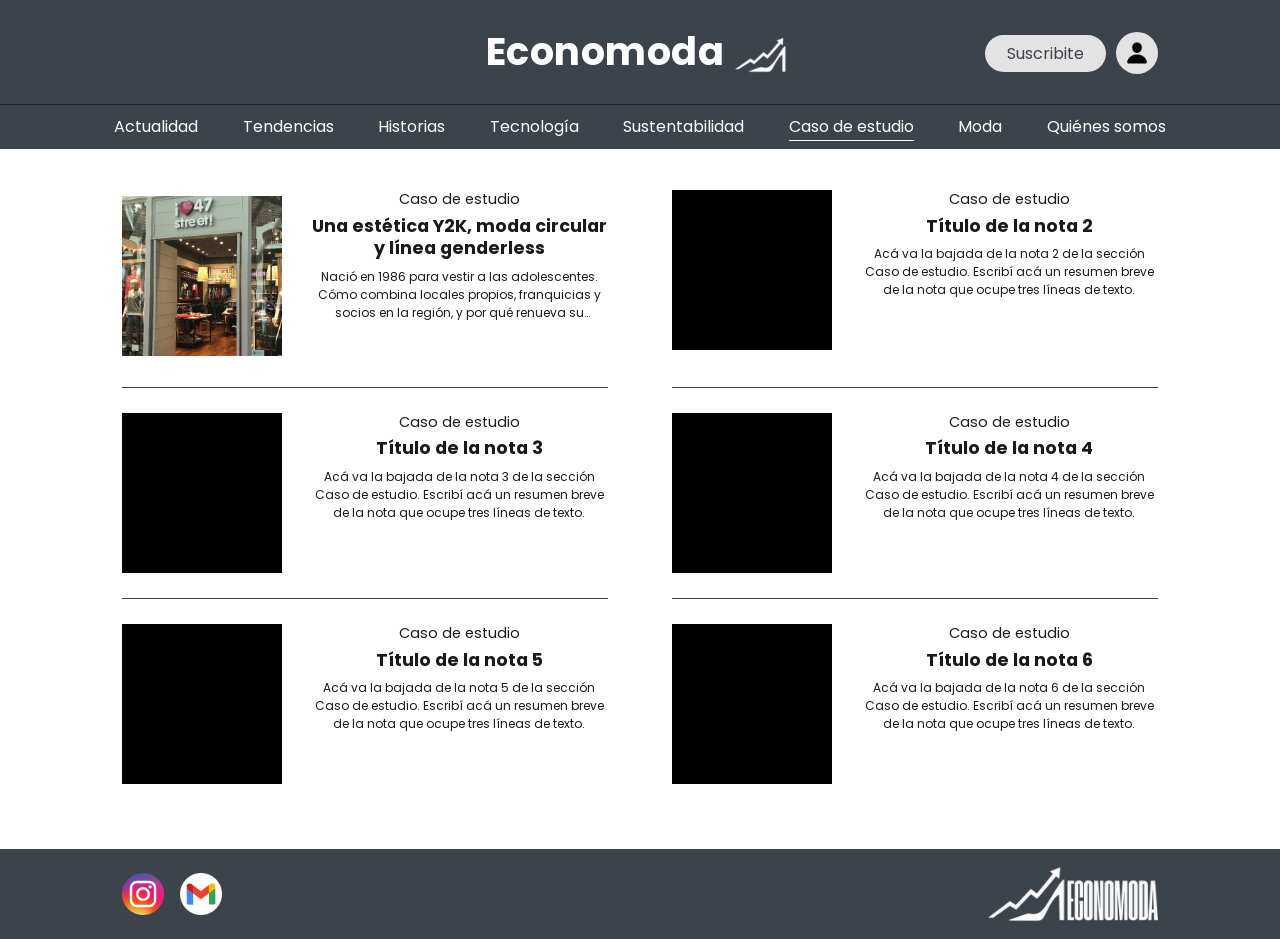
==== casos-de-estudio/index.html @ b3ad5879 "update v4.6" ====
<!DOCTYPE html>
<html lang="es">
<head>
  <!-- ============================================================
       CONFIGURACIÓN BÁSICA DE LA PÁGINA
       ============================================================ -->
  <meta charset="UTF-8">
  <!-- Este meta es CLAVE para que la versión mobile se vea bien -->
  <meta name="viewport" content="width=device-width, initial-scale=1.0">
  <title>Caso de estudio | Economoda</title>

  <!-- Tipografía Poppins (Google Fonts): 400 regular, 600 semibold, 700 bold -->
  <link rel="preconnect" href="https://fonts.googleapis.com">
  <link rel="preconnect" href="https://fonts.gstatic.com" crossorigin>
  <link href="https://fonts.googleapis.com/css2?family=Poppins:wght@400;600;700&display=swap" rel="stylesheet">

  <!-- Hoja de estilos -->
  <link rel="stylesheet" href="../css/styles.css">
  
  <link rel="icon" type="image/png" href="../img/logo-tab.png">
  
</head>
<body>

  <!-- Contenedor general: en desktop se centra y limita el ancho -->
  <div class="pagina">

    <!-- ============================================================
         1. HEADER (logo + botón Suscribite + ícono de usuario)
         ============================================================ -->
    <header class="header">
      <!-- Logo: texto "Economoda" + ícono del logo -->
      <a href="../index.html" class="logo" aria-label="Economoda, ir al inicio">
        <span class="logo__texto">Economoda</span>
        <img class="logo__icono" src="../img/logo-grande-blanco.png" alt="">
      </a>

      <!-- Acciones de la derecha: suscripción y perfil -->
      <div class="header__acciones">
        <button class="boton-suscribite" type="button" data-abrir-modal>Suscribite</button>
        <button class="boton-usuario" type="button" aria-label="Mi cuenta" data-abrir-login>
          <img src="../img/persona.png" alt="">
        </button>
      </div>
    </header>

    <!-- ============================================================
         2. NAVEGACIÓN (menú de secciones)
         En mobile se desplaza horizontalmente; en desktop se reparte.
         La sección activa de cada página viene marcada en su HTML.
         ============================================================ -->
    <nav class="menu" aria-label="Secciones">
      <ul class="menu__lista">
        <li><a href="../index.html" class="menu__link">Actualidad</a></li>
        <li><a href="../tendencias/index.html" class="menu__link">Tendencias</a></li>
        <li><a href="../historias/index.html" class="menu__link">Historias</a></li>
        <li><a href="../tecnologia/index.html" class="menu__link">Tecnología</a></li>
        <li><a href="../sustentabilidad/index.html" class="menu__link">Sustentabilidad</a></li>
        <li><a href="../casos-de-estudio/index.html" class="menu__link menu__link--activo">Caso de estudio</a></li>
        <li><a href="../moda/index.html" class="menu__link">Moda</a></li>
        <li><a href="../quienes-somos/index.html" class="menu__link">Quiénes somos</a></li>
      </ul>
    </nav>

    <!-- ============================================================
         3. CONTENIDO PRINCIPAL: SECCIÓN CASO DE ESTUDIO
         Mismo esquema que las demás secciones: solo listado de notas.
         Mobile: una columna; la primera nota es grande (destacada).
         Desktop (1000px o más): grilla de 2 columnas con foto grande a la izquierda.
         La primera nota es la de la home; el resto son templates con foto en negro.
         ============================================================ -->
    <main class="contenido contenido--listado">

      <section class="notas notas--listado" aria-label="Notas de Caso de estudio">

        <!-- Nota destacada: en mobile se ve grande, con la sección y el título SOBRE la foto.
             En tablet y desktop se ve igual que las demás notas.
             Es la misma nota que aparece en la home. -->
        <article class="nota nota--destacada">
          <a href="#" class="nota__enlace">
            <span class="nota__seccion">Caso de estudio</span>
            <h2 class="nota__titulo">Una estética Y2K, moda circular y línea genderless</h2>
            <div class="nota__cuerpo">
              <img class="nota__foto" src="../img/nota2inicio.png" alt="Vidriera de la tienda I Love 47">
              <!-- Bajada: 3 líneas -->
              <p class="bajada">
                Nació en 1986 para vestir a las adolescentes. Cómo combina locales propios, franquicias y socios en la región, y por qué renueva su estética en cada temporada.
              </p>
            </div>
          </a>
        </article>

        <!-- Nota de ejemplo (template): reemplazar título, bajada y foto -->
        <article class="nota">
          <a href="#" class="nota__enlace">
            <span class="nota__seccion">Caso de estudio</span>
            <h2 class="nota__titulo">Título de la nota 2</h2>
            <div class="nota__cuerpo">
              <img class="nota__foto" src="../img/imagen-negra.jpg" alt="Imagen de ejemplo">
              <!-- Bajada: 3 líneas -->
              <p class="bajada">
                Acá va la bajada de la nota 2 de la sección Caso de estudio. Escribí acá un resumen breve de la nota que ocupe tres líneas de texto.
              </p>
            </div>
          </a>
        </article>

        <article class="nota">
          <a href="#" class="nota__enlace">
            <span class="nota__seccion">Caso de estudio</span>
            <h2 class="nota__titulo">Título de la nota 3</h2>
            <div class="nota__cuerpo">
              <img class="nota__foto" src="../img/imagen-negra.jpg" alt="Imagen de ejemplo">
              <!-- Bajada: 3 líneas -->
              <p class="bajada">
                Acá va la bajada de la nota 3 de la sección Caso de estudio. Escribí acá un resumen breve de la nota que ocupe tres líneas de texto.
              </p>
            </div>
          </a>
        </article>

        <article class="nota">
          <a href="#" class="nota__enlace">
            <span class="nota__seccion">Caso de estudio</span>
            <h2 class="nota__titulo">Título de la nota 4</h2>
            <div class="nota__cuerpo">
              <img class="nota__foto" src="../img/imagen-negra.jpg" alt="Imagen de ejemplo">
              <!-- Bajada: 3 líneas -->
              <p class="bajada">
                Acá va la bajada de la nota 4 de la sección Caso de estudio. Escribí acá un resumen breve de la nota que ocupe tres líneas de texto.
              </p>
            </div>
          </a>
        </article>

        <article class="nota">
          <a href="#" class="nota__enlace">
            <span class="nota__seccion">Caso de estudio</span>
            <h2 class="nota__titulo">Título de la nota 5</h2>
            <div class="nota__cuerpo">
              <img class="nota__foto" src="../img/imagen-negra.jpg" alt="Imagen de ejemplo">
              <!-- Bajada: 3 líneas -->
              <p class="bajada">
                Acá va la bajada de la nota 5 de la sección Caso de estudio. Escribí acá un resumen breve de la nota que ocupe tres líneas de texto.
              </p>
            </div>
          </a>
        </article>

        <article class="nota">
          <a href="#" class="nota__enlace">
            <span class="nota__seccion">Caso de estudio</span>
            <h2 class="nota__titulo">Título de la nota 6</h2>
            <div class="nota__cuerpo">
              <img class="nota__foto" src="../img/imagen-negra.jpg" alt="Imagen de ejemplo">
              <!-- Bajada: 3 líneas -->
              <p class="bajada">
                Acá va la bajada de la nota 6 de la sección Caso de estudio. Escribí acá un resumen breve de la nota que ocupe tres líneas de texto.
              </p>
            </div>
          </a>
        </article>

      </section>
    </main>

    <!-- ============================================================
         4. FOOTER (redes sociales a la izquierda + logo a la derecha)
         ============================================================ -->
    <footer class="footer">
      <!-- Redes sociales -->
      <ul class="footer__redes">
        <li>
          <a href="https://www.instagram.com/economoda__/" class="footer__red" aria-label="Instagram de Economoda" target="_blank" rel="noopener noreferrer">
            <img src="../img/logo-instagram.png" alt="Instagram">
          </a>
        </li>
        <li>
          <a href="mailto:economodaaa@gmail.com" class="footer__red" aria-label="Enviar un correo a Economoda">
            <img src="../img/logo-x.png" alt="Gmail">
          </a>
        </li>
      </ul>

      <!-- Logo de Economoda (versión blanca) -->
      <img class="footer__logo" src="../img/logo-footer.png" alt="Economoda">
    </footer>
  </div>

  <!-- ============================================================
       5. VENTANA (MODAL) DE SUSCRIPCIÓN
       Se abre con "Suscribite", con el ícono de usuario
       o al tocar una nota "Solo suscriptores".
       ============================================================ -->
  <div class="modal" id="modal" hidden>
    <div class="modal__caja" role="dialog" aria-modal="true" aria-labelledby="modal-titulo">
      <button class="modal__cerrar" type="button" aria-label="Cerrar" data-cerrar-modal>&times;</button>
      <img class="modal__logo" src="../img/logo-largo-negro.png" alt="Economoda">
      <h2 id="modal-titulo" class="modal__titulo">Suscribite a Economoda</h2>
      <p class="modal__texto">Accedé a todas las notas exclusivas para suscriptores.</p>
      <button class="modal__boton" type="button" data-cerrar-modal>Quiero suscribirme</button>
    </div>
  </div>

  <!-- ============================================================
       6. VENTANA (MODAL) DE LOGIN
       Se abre con el ícono de usuario del header.
       Se cierra con la X, tocando afuera o con la tecla Escape.
       ============================================================ -->
  <div class="modal" id="modal-login" hidden>
    <div class="modal__caja modal__caja--login" role="dialog" aria-modal="true" aria-labelledby="login-titulo">
      <!-- Botón X para cerrar -->
      <button class="modal__cerrar" type="button" aria-label="Cerrar" data-cerrar-modal>&times;</button>

      <!-- Logo (ícono blanco) -->
      <img class="login__logo" src="../img/logo-grande-blanco.png" alt="Economoda">

      <!-- Formulario de ingreso -->
      <form class="login__form" id="form-login" novalidate>
        <p id="login-titulo" class="login__texto">Para continuar, ingresá con tu cuenta</p>

        <!-- Campo de correo -->
        <label class="login__label" for="login-correo">Correo electrónico</label>
        <input class="login__input" type="email" id="login-correo" name="correo"
               placeholder="correo electrónico*" autocomplete="email" required>

        <!-- Mensaje de error (lo muestra el JS si el correo no es válido) -->
        <p class="login__error" id="login-error" hidden>Ingresá un correo electrónico válido.</p>

        <!-- Botón continuar -->
        <button class="login__boton" type="submit">Continuar</button>

        <!-- Link a registro -->
        <p class="login__registro">¿No tenés una cuenta? <a href="#" data-registro>Registrate</a></p>
      </form>
    </div>
  </div>

  <!-- Lógica de la página -->
  <script src="../js/main.js"></script>
</body>
</html>
---- css/styles.css ----
/* ==========================================================
   ECONOMODA - HOJA DE ESTILOS
   Enfoque MOBILE FIRST: los estilos base son para celular y
   luego se agregan @media (min-width) para tablet y desktop.
   ========================================================== */


/* ==========================================================
   1. VARIABLES (colores, tipografía, medidas)
   Cambiando acá se actualiza toda la página.
   ========================================================== */
:root {
  --color-principal: #3c434a;   /* azul oscuro de la marca */
  --color-texto: #1a1a1a;
  --color-fondo: #ffffff;
  --color-gris-fondo: #e6e6e6;  /* fondo exterior (alrededor de la página) */
  --color-linea: #3c434a;

  --fuente: "Poppins", sans-serif;
  --peso-regular: 400;
  --peso-semibold: 600;
  --peso-bold: 700;

  --espacio: 16px;              /* margen lateral en mobile */

  /* Ancho máximo de lo que se ve "adentro" (textos, fotos, menú, botones).
     Los fondos (header, menú, contenido y footer) ocupan todo el ancho de la pantalla. */
  --ancho-max: 1100px;

  /* Espacio extra a cada lado cuando la pantalla es más ancha que --ancho-max.
     En pantallas chicas vale 0 (no hace nada), por eso no afecta a tablet ni celular.
     Se suma al padding que ya tenía cada sección para que el contenido quede centrado. */
  --margen-extra: max(0px, calc((100% - var(--ancho-max)) / 2));
}


/* ==========================================================
   2. RESET Y ESTILOS GENERALES
   ========================================================== */
*,
*::before,
*::after {
  box-sizing: border-box;
  margin: 0;
  padding: 0;
}

body {
  font-family: var(--fuente);
  font-weight: var(--peso-regular);   /* texto normal en regular */
  color: var(--color-texto);
  background: var(--color-gris-fondo);
  line-height: 1.5;
}

a {
  color: inherit;
  text-decoration: none;
}

ul {
  list-style: none;
}

img {
  display: block;
  max-width: 100%;
}

button {
  font-family: inherit;
  cursor: pointer;
}

/* Los títulos van en bold */
h1, h2, h3 {
  font-weight: var(--peso-bold);
}

/* Contenedor general de la página
   Ya no tiene max-width: ocupa todo el ancho de la pantalla, así el fondo
   de header, menú, contenido y footer se estira de lado a lado.
   Lo que se ve adentro se centra con --margen-extra (ver cada sección). */
.pagina {
  display: flex;               /* columna: permite que el footer quede siempre abajo */
  flex-direction: column;
  background: var(--color-fondo);
  min-height: 100vh;
}

.contenido {
  flex: 1;                     /* el contenido ocupa el espacio libre y empuja el footer */
  /* Centra todo lo que hay adentro (portada, notas, banner, quiénes somos) en --ancho-max.
     El fondo blanco sigue ocupando todo el ancho. */
  padding-inline: var(--margen-extra);
}

/* Elementos que solo se ven en desktop (en mobile se ocultan) */
.solo-desktop {
  display: none;
}


/* ==========================================================
   3. HEADER (logo + suscribite + usuario)
   ========================================================== */
.header {
  display: flex;
  align-items: center;
  justify-content: space-between;
  padding: 18px var(--espacio);
  background: var(--color-principal);
  color: #fff;
}

/* Logo */
.logo {
  display: flex;
  align-items: center;
  gap: 6px;
}

.logo__texto {
  font-size: 1.6rem;
  font-weight: var(--peso-bold);
  letter-spacing: 0.5px;
}

.logo__icono {
  width: 34px;
  height: 34px;
  object-fit: contain;
  padding: 2px;
}

/* Contenedor de botones de la derecha */
.header__acciones {
  display: flex;
  align-items: center;
  gap: 14px;
}

/* Botón "Suscribite" (pastilla gris clara) */
.boton-suscribite {
  background: #e3e3e3;
  color: var(--color-principal);
  border: none;
  border-radius: 20px;
  padding: 3px 14px;
  font-size: 0.8rem;
  font-weight: var(--peso-regular);
  transition: background 0.2s;
}

.boton-suscribite:hover {
  background: #fff;
}

/* Botón de usuario / iniciar sesión: círculo gris claro (igual que "Suscribite") */
.boton-usuario {
  display: flex;
  align-items: center;
  justify-content: center;
  width: 30px;
  height: 30px;
  padding: 6px;                /* deja aire entre el círculo y el ícono */
  border: none;
  border-radius: 50%;          /* lo vuelve circular */
  background: #e3e3e3;
  transition: background 0.2s;
}

/* Al pasar el mouse se vuelve blanco, como "Suscribite" */
.boton-usuario:hover {
  background: #fff;
}

.boton-usuario img {
  width: 100%;
  height: 100%;
}


/* ==========================================================
   4. MENÚ DE NAVEGACIÓN
   En mobile: una sola fila con scroll horizontal.
   ========================================================== */
.menu {
  background: var(--color-principal);
  border-top: 1px solid #1d2125;
  overflow-x: auto;
  -webkit-overflow-scrolling: touch;
  scrollbar-width: none;           /* oculta la barra de scroll en Firefox */
}

.menu::-webkit-scrollbar {
  display: none;                   /* oculta la barra de scroll en Chrome/Safari */
}

.menu__lista {
  display: flex;
  gap: 18px;
  padding: 8px var(--espacio);
  width: max-content;              /* permite que la lista sea más ancha que la pantalla */
  min-width: 100%;
}

.menu__link {
  color: #fff;
  font-size: 0.8rem;
  font-weight: var(--peso-regular);
  white-space: nowrap;
  padding-bottom: 2px;
  border-bottom: 1px solid transparent;
  transition: border-color 0.2s;
}

.menu__link:hover {
  border-color: rgba(255, 255, 255, 0.6);
}

/* Sección activa: subrayada */
.menu__link--activo {
  border-color: #fff;
}


/* ==========================================================
   5. NOTA PRINCIPAL (PORTADA)
   Mobile: el texto va SOBRE la foto.
   ========================================================== */
.portada__enlace {
  position: relative;
  display: block;
}

.portada__foto {
  width: 100%;
  height: 330px;
  object-fit: cover;
  object-position: center top;
}

/* Texto sobre la foto (degradé oscuro abajo para que se lea) */
.portada__texto {
  position: absolute;
  inset: auto 0 0 0;
  padding: 70px var(--espacio) 26px;
  text-align: center;
  color: #fff;
  background: linear-gradient(to top, rgba(0, 0, 0, 0.65), transparent);
}

/* Nombre de la sección: regular */
.portada__seccion {
  display: block;
  font-size: 0.9rem;
  font-weight: var(--peso-regular);
  margin-bottom: 6px;
}

/* Título de la nota principal sobre la foto: SEMIBOLD */
.portada__titulo {
  font-size: 1.35rem;
  font-weight: var(--peso-semibold);
  line-height: 1.3;
}

/* El párrafo de la portada solo se muestra en desktop */
.portada .parrafo {
  display: none;
}


/* ==========================================================
   6. PÁRRAFO Y BAJADA (límite de líneas)
   ========================================================== */

/* Bajada: máximo 3 líneas (el resto se corta con "...") */
.bajada {
  font-size: 0.72rem;
  line-height: 1.5;
  display: -webkit-box;
  -webkit-line-clamp: 3;
  line-clamp: 3;
  -webkit-box-orient: vertical;
  overflow: hidden;
}

/* Párrafo: máximo 4 líneas */
.parrafo {
  font-size: 0.85rem;
  line-height: 1.6;
  display: -webkit-box;
  -webkit-line-clamp: 4;
  line-clamp: 4;
  -webkit-box-orient: vertical;
  overflow: hidden;
}


/* ==========================================================
   7. LISTA DE NOTAS
   Cada nota usa grid para ordenar: sección, título, foto, bajada.
   ========================================================== */
.notas {
  padding: 0 var(--espacio) 24px;
}

.nota {
  padding: 18px 0;
  border-bottom: 1px solid var(--color-linea);
}

.nota:last-of-type {
  border-bottom: none;
}

/* Mobile:
   sección (arriba, centrada)
   título  (centrado)
   foto + bajada (en una fila)
   etiqueta premium (a la derecha) */
.nota__enlace {
  display: grid;
  grid-template-columns: 72px 1fr;
  grid-template-areas:
    "seccion seccion"
    "titulo  titulo"
    "foto    bajada"
    "premium premium";
  column-gap: 14px;
  align-items: center;
  text-align: center;
}

/* .nota__cuerpo no genera caja propia: sus hijos (foto y bajada)
   se acomodan directamente en la grilla de .nota__enlace */
.nota__cuerpo {
  display: contents;
}

.nota__seccion {
  grid-area: seccion;
  font-size: 0.85rem;
  font-weight: var(--peso-regular);   /* nombres de sección en regular */
  margin-bottom: 4px;
}

.nota__titulo {
  grid-area: titulo;
  font-size: 1rem;
  line-height: 1.3;
  margin-bottom: 10px;
}

.nota__foto {
  grid-area: foto;
  width: 72px;
  height: 72px;
  object-fit: cover;
}

.nota .bajada {
  grid-area: bajada;
}

.nota__enlace:hover .nota__titulo {
  text-decoration: underline;
}

/* Etiqueta "Solo suscriptores" */
.etiqueta-premium {
  grid-area: premium;
  justify-self: end;
  display: flex;
  align-items: center;
  gap: 6px;
  margin-top: 8px;
  font-size: 0.75rem;
}

.etiqueta-premium img {
  width: 16px;
  height: 16px;
}


/* ==========================================================
   8. PUBLICIDAD
   ========================================================== */
.publicidad {
  margin: 10px auto 0;
  max-width: 300px;
  text-align: center;
}

.publicidad__etiqueta {
  display: block;
  font-size: 0.65rem;
  color: #777;
  margin-bottom: 4px;
}


/* ==========================================================
   8.a BANNER DE PUBLICIDAD
   Está dentro de .contenido, debajo de la portada y las notas.
   En desktop usa grid-column: 1 / -1 para ocupar las 2 columnas.
   ========================================================== */
.banner {
  grid-column: 1 / -1;          /* abarca todas las columnas de la grilla */
  padding: 8px var(--espacio) 28px;
}

.banner img {
  width: 100%;
  height: auto;
  display: block;               /* evita el pequeño hueco debajo de la imagen */
}


/* ==========================================================
   8.b FOOTER
   Mobile: redes a la izquierda y logo a la derecha, en una fila.
   ========================================================== */
.footer {
  display: flex;
  align-items: center;
  justify-content: space-between;
  padding: 14px var(--espacio);
  background: var(--color-principal);
}

.footer__redes {
  display: flex;
  align-items: center;
  gap: 12px;
}

/* Cada red es un botón con su imagen */
.footer__red {
  display: block;
  width: 34px;
  height: 34px;
  transition: transform 0.2s, opacity 0.2s;
}

.footer__red:hover {
  transform: scale(1.1);       /* se agranda un poco al pasar el mouse */
  opacity: 0.85;
}

.footer__red img {
  width: 100%;
  height: 100%;
  object-fit: contain;
}

.footer__logo {
  width: 120px;
}


/* ==========================================================
   9. MODAL DE SUSCRIPCIÓN
   Oculto por defecto (atributo hidden); el JS lo muestra.
   ========================================================== */
.modal {
  position: fixed;
  inset: 0;
  z-index: 100;
  display: flex;
  align-items: center;
  justify-content: center;
  padding: var(--espacio);
  background: rgba(0, 0, 0, 0.6);
}

.modal[hidden] {
  display: none;
}

.modal__caja {
  position: relative;
  width: 100%;
  max-width: 360px;
  padding: 32px 24px 28px;
  text-align: center;
  background: #fff;
  border-radius: 8px;
}

.modal__cerrar {
  position: absolute;
  top: 8px;
  right: 12px;
  border: none;
  background: none;
  font-size: 1.8rem;
  line-height: 1;
  color: var(--color-principal);
}

.modal__logo {
  width: 180px;
  margin: 0 auto 12px;
}

.modal__titulo {
  font-size: 1.1rem;
  margin-bottom: 6px;
}

.modal__texto {
  font-size: 0.85rem;
  margin-bottom: 18px;
}

.modal__boton {
  border: none;
  border-radius: 20px;
  padding: 10px 24px;
  background: var(--color-principal);
  color: #fff;
  font-size: 0.85rem;
}


/* ==========================================================
   9.b MODAL DE LOGIN (variante del modal, fondo azul oscuro)
   Reutiliza .modal y .modal__cerrar; solo cambia la caja.
   ========================================================== */
.modal__caja--login {
  max-width: 400px;
  min-height: 480px;
  padding: 56px 32px 40px;
  background: var(--color-principal);
  color: #d0d3d6;
  text-align: left;
  border-radius: 24;
}

/* La X en blanco para que se vea sobre el fondo oscuro */
.modal__caja--login .modal__cerrar {
  color: #fff;
}

/* Logo centrado arriba */
.login__logo {
  width: 130px;
  margin: 0 auto 56px;
}

.login__texto {
  font-size: 0.9rem;
  font-weight: var(--peso-regular);
  margin-bottom: 18px;
  color: #ffffff;
}

/* El label solo lo leen los lectores de pantalla (el placeholder cumple su función visual) */
.login__label {
  position: absolute;
  width: 1px;
  height: 1px;
  overflow: hidden;
  clip: rect(0 0 0 0);
  border-radius: 10px;
}

/* Campo de correo: transparente con borde gris claro */
.login__input {
  width: 100%;
  padding: 12px 16px;
  font-family: var(--fuente);
  font-size: 0.85rem;
  color: #fff;
  background: transparent;
  border: 1px solid #a9adb1;
  border-radius: 10px;
}

.login__input::placeholder {
  color: #c4c7ca;
}

.login__input:focus {
  outline: 2px solid #fff;
  outline-offset: 2px;
}

.login__error {
  margin-top: 8px;
  font-size: 0.75rem;
  color: #ffb4b4;
}

/* Botón "Continuar": gris claro, texto negro en bold */
.login__boton {
  width: 100%;
  margin-top: 18px;
  padding: 10px;
  font-family: var(--fuente);
  font-size: 1.2rem;
  font-weight: var(--peso-bold);
  color: #000;
  background: #d9d9d9;
  border: none;
  border-radius: 15px;
  transition: background 0.2s;
}

.login__boton:hover {
  background: #fff;
}

.login__registro {
  margin-top: 14px;
  font-size: 0.8rem;
  color: #fff;
}

.login__registro a {
  text-decoration: underline;
}


/* ==========================================================
   10. TABLET Y DESKTOP (a partir de 768px)
   Se redefinen solo las cosas que cambian respecto de mobile.
   ========================================================== */
@media (min-width: 768px) {

  .solo-desktop {
    display: block;
  }

  /* ----- Header: logo centrado, botones a la derecha ----- */
  .header {
    position: relative;
    justify-content: center;
    padding: 20px calc(32px + var(--margen-extra));   /* el logo queda centrado igual */
  }

  .logo__texto {
    font-size: 2.4rem;
  }

  .logo__icono {
    width: 64px;
    height: 64px;
  }
  
  .boton-suscribite {
	font-size: 1rem;        /* tamaño del texto (en mobile es 0.8rem) */
	padding: 6px 22px;      /* alto y ancho de la pastilla */
   }

   .boton-usuario {
	width: 42px;            /* tamaño del círculo (en mobile es 30px) */
	height: 42px;
	padding: 9px;           /* aire entre el círculo y el ícono */
   }

  .header__acciones {
    position: absolute;
    right: calc(32px + var(--margen-extra));   /* los botones siguen al borde del contenido centrado */
    top: 32px;
	gap: 10px;              /* separación entre los dos botones */
  }

  /* ----- Menú: todas las secciones repartidas en la fila ----- */
  .menu__lista {
    justify-content: space-between;
    width: 100%;
    padding: 10px calc(24px + var(--margen-extra));   /* las secciones quedan en la zona centrada */
  }

  .menu__link {
    font-size: 1rem;
  }

  /* Portada: el texto pasa DEBAJO de la foto, sin superponerse */
  .portada__foto {
    height: 420px;
  }

  .portada__texto {
    position: static;
    padding: 28px 32px;
    color: var(--color-texto);
    background: none;
  }

  .portada__seccion {
    font-size: 1.1rem;
  }

  .portada__titulo {
    font-size: 2rem;
	margin-top: 10px;
    margin-bottom: 0px;
  }

  .portada__titulo:hover {
	text-decoration: underline;
  }
  
  /* El párrafo (máx. 4 líneas) aparece en desktop */
  .portada .parrafo {
    display: -webkit-box;
    max-width: 520px;
    margin: 0 auto;
  }

  /* Notas: foto grande a la izquierda y texto a la derecha */
  .notas {
    padding: 0 32px 0px;
    max-width: 560px;      /* en tablet las notas no se estiran de más */
    margin: 0 auto;
  }


  #nota3 {
	padding-bottom: 0px; 
  }
  
  
  .nota {
    padding: 24px 0;
  }

  .nota__enlace {
    grid-template-columns: 140px 1fr;
    grid-template-areas:
      "foto seccion"
      "foto titulo"
      "foto bajada"
      "foto premium";
    column-gap: 28px;
    align-content: center;
  }

  .nota__foto {
    width: 140px;
    height: 140px;
  }

  .nota__seccion {
    align-self: end;
    font-size: 0.9rem;
  }

  .nota__titulo {
    font-size: 1.1rem;
    margin-bottom: 8px;
    align-self: start;
  }

  .bajada {
    font-size: 0.75rem;
  }

  .etiqueta-premium {
    align-self: start;
  }
}


/* ==========================================================
   11. DESKTOP GRANDE (a partir de 1000px)
   Portada a la izquierda y notas a la derecha (2 columnas).
   Entre 768px y 999px queda en 1 columna (portada arriba, notas abajo).
   ========================================================== */
@media (min-width: 1000px) {
  .contenido {
    display: grid;
    grid-template-columns: 1.15fr 1fr;
    align-items: start;
  }
  


  .notas {
    max-width: none;
    margin: 0;
  }
}


/* ==========================================================
   12. FOOTER EN TABLET Y DESKTOP (a partir de 768px)
   ========================================================== */
@media (min-width: 768px) {
  .banner {
    padding: 12px 60px 20px;    /* más aire a los costados en desktop */
  }

  .footer {
    padding: 18px calc(32px + var(--margen-extra));   /* redes y logo quedan en la zona centrada */
  }

  .footer__red {
    width: 42px;
    height: 42px;
  }

  .footer__redes {
    gap: 16px;
  }

  .footer__logo {
    width: 170px;
  }
}


/* ==========================================================
   13. PÁGINA "QUIÉNES SOMOS"
   Bloques de texto centrados: título, misión y visión.
   Mobile first: lo de abajo es mobile; en desktop se agranda.
   ========================================================== */

/* En desktop .contenido es una grilla de 2 columnas (home);
   acá necesitamos una sola columna, por eso se pisa con display: block */
.contenido.contenido--institucional {
  display: block;
}

.institucional {
  max-width: 680px;
  margin: 0 auto;
  padding: 36px var(--espacio) 48px;
  text-align: center;
}

.institucional__bloque + .institucional__bloque {
  margin-top: 36px;             /* separación entre Quiénes somos, Misión y Visión */
}

/* Títulos en bold */
.institucional__titulo,
.institucional__subtitulo {
  font-weight: var(--peso-bold);
  line-height: 1.3;
  margin-bottom: 16px;
}

.institucional__titulo {
  font-size: 1.4rem;
}

.institucional__subtitulo {
  font-size: 1.25rem;
}

/* Texto normal en regular */
.institucional__texto {
  font-size: 0.9rem;
  font-weight: var(--peso-regular);
  line-height: 1.7;
}

/* Tablet y desktop */
@media (min-width: 768px) {
  .institucional {
    padding: 56px 32px 72px;
  }

  .institucional__bloque + .institucional__bloque {
    margin-top: 48px;
  }

  .institucional__titulo {
    font-size: 1.8rem;
  }

  .institucional__subtitulo {
    font-size: 1.5rem;
  }

  .institucional__texto {
    font-size: 1rem;
  }
  
}

/*sacar recuadro celeste de los botones*/
a,
 button {
  -webkit-tap-highlight-color: transparent;
}


/* Ocultar el ícono del logo en pantallas pequeñas */
@media (max-width: 375px) {
  .logo__icono {
    display: none;
  }
}


/* ==========================================================
   14. PÁGINAS DE SECCIÓN (Moda, Sustentabilidad, etc.)
   Todas usan el mismo esquema: listado de notas (contenido--listado).
   - Mobile: una columna; la primera nota (nota--destacada) es grande,
     con la sección y el título sobre la foto.
   - Tablet: una columna con notas normales.
   - Desktop (1000px o más): grilla de 2 columnas, foto a la izquierda.
   ========================================================== */

/* ----- Mobile (base) ----- */

/* Abajo, antes del footer. Arriba no hay espacio: la nota destacada va pegada al menú */
.notas--listado {
  padding-top: 0;
  padding-bottom: 24px;
}

/* NOTA DESTACADA (solo mobile, hasta 767px)
   La foto ocupa todo el ancho y la sección + el título se apilan sobre ella.
   Se logra con una grilla donde la foto abarca todas las filas y el texto
   se ubica en las filas de abajo. */
@media (max-width: 767px) {
  .nota--destacada {
    margin-inline: calc(-1 * var(--espacio));   /* sale del margen lateral: foto de borde a borde */
    padding: 0;
    border-bottom: none;
  }

  .nota--destacada .nota__enlace {
    grid-template-columns: 1fr;
    grid-template-rows: 1fr auto auto auto;     /* aire | sección | título | etiqueta */
    grid-template-areas: none;
    column-gap: 0;
    color: #fff;
  }

  /* Foto: ocupa todas las filas */
  .nota--destacada .nota__foto {
    grid-area: 1 / 1 / 5 / 2;
    width: 100%;
    height: 330px;
    object-fit: cover;
    object-position: center 20%;
  }

  /* Degradé oscuro para que el texto se lea (pseudo-elemento sobre la foto) */
  .nota--destacada .nota__enlace::before {
    content: "";
    grid-area: 1 / 1 / 5 / 2;
	align-self: stretch; 
    background: linear-gradient(to top, rgba(0, 0, 0, 0.7), transparent 70%);
    z-index: 1;
  }

  /* Sección (regular) y título (semibold), sobre la foto */
  .nota--destacada .nota__seccion {
    grid-area: 2 / 1 / 3 / 2;
    z-index: 2;
    margin: 0 0 6px;
    font-size: 0.9rem;
  }

  .nota--destacada .nota__titulo {
    grid-area: 3 / 1 / 4 / 2;
    z-index: 2;
    margin: 0;
    padding: 0 var(--espacio) 20px;
    font-size: 1.35rem;
    font-weight: var(--peso-semibold);
    line-height: 1.3;
  }

  /* La bajada no se muestra en la nota destacada mobile */
  .nota--destacada .bajada {
    display: none;
  }

  /* Si es "Solo suscriptores": etiqueta en blanco abajo a la derecha de la foto */
  .nota--destacada .etiqueta-premium {
    grid-area: 4 / 1 / 5 / 2;
    z-index: 2;
    margin: 0;
    padding: 0 var(--espacio) 12px;
  }

  .nota--destacada .etiqueta-premium img {
    filter: invert(1);                /* estrella negra -> blanca */
  }

  .nota--destacada .nota__enlace:hover .nota__titulo {
    text-decoration: none;
  }
}

/* ----- Tablet y desktop (desde 768px) ----- */
@media (min-width: 768px) {
  .notas--listado {
    padding-top: 16px;
    padding-bottom: 40px;
  }
}

/* ----- Desktop grande (desde 1000px) ----- */
@media (min-width: 1000px) {

  /* .contenido deja de ser grilla y la grilla pasa a ser la lista de notas */
  .contenido.contenido--listado {
    display: block;
  }

  .notas.notas--listado {
    display: grid;
    grid-template-columns: 1fr 1fr;   /* 2 columnas de notas */
    column-gap: 64px;
    max-width: none;
    margin: 0;
    padding: 16px 32px 40px;
  }

  /* Foto más grande a la izquierda de cada nota */
  .notas--listado .nota__enlace {
    grid-template-columns: 160px 1fr;
  }

  .notas--listado .nota__foto {
    width: 160px;
    height: 160px;
  }

  /* Sin línea en las notas de la última fila */
  .notas--listado .nota:last-child,
  .notas--listado .nota:nth-last-child(2):nth-child(odd) {
    border-bottom: none;
  }
}
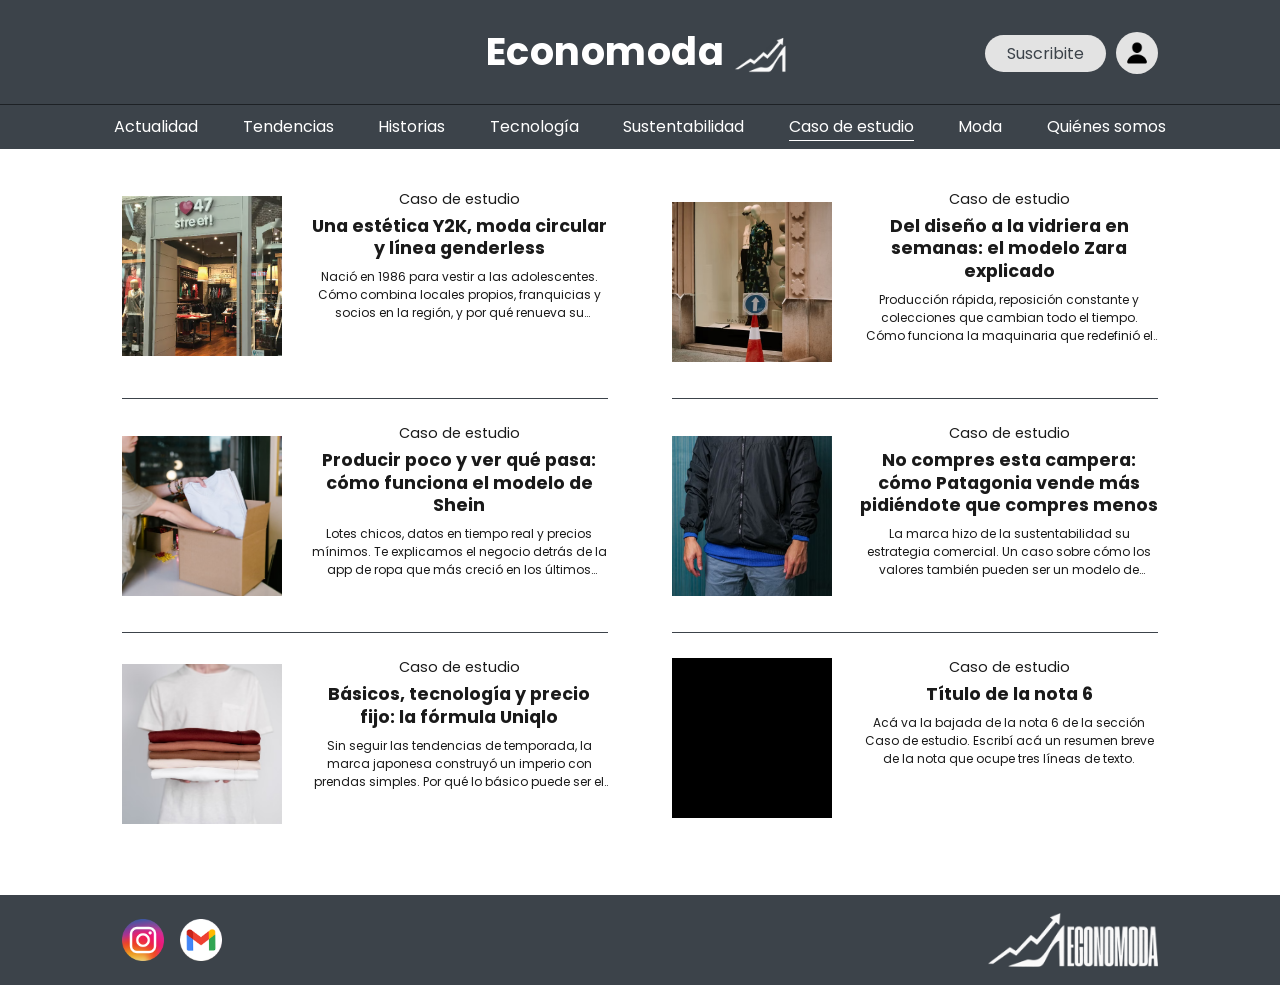
==== commit ee962fd5: "upload notas en cada seccion" ====
--- a/casos-de-estudio/index.html
+++ b/casos-de-estudio/index.html
@@ -77,7 +77,7 @@
              En tablet y desktop se ve igual que las demás notas.
              Es la misma nota que aparece en la home. -->
         <article class="nota nota--destacada">
-          <a href="#" class="nota__enlace">
+          <a href="una-estetica-Y2K-oct-2026/index.html" class="nota__enlace">
             <span class="nota__seccion">Caso de estudio</span>
             <h2 class="nota__titulo">Una estética Y2K, moda circular y línea genderless</h2>
             <div class="nota__cuerpo">
@@ -94,54 +94,54 @@
         <article class="nota">
           <a href="#" class="nota__enlace">
             <span class="nota__seccion">Caso de estudio</span>
-            <h2 class="nota__titulo">Título de la nota 2</h2>
-            <div class="nota__cuerpo">
-              <img class="nota__foto" src="../img/imagen-negra.jpg" alt="Imagen de ejemplo">
-              <!-- Bajada: 3 líneas -->
-              <p class="bajada">
-                Acá va la bajada de la nota 2 de la sección Caso de estudio. Escribí acá un resumen breve de la nota que ocupe tres líneas de texto.
-              </p>
-            </div>
-          </a>
-        </article>
-
-        <article class="nota">
-          <a href="#" class="nota__enlace">
-            <span class="nota__seccion">Caso de estudio</span>
-            <h2 class="nota__titulo">Título de la nota 3</h2>
-            <div class="nota__cuerpo">
-              <img class="nota__foto" src="../img/imagen-negra.jpg" alt="Imagen de ejemplo">
-              <!-- Bajada: 3 líneas -->
-              <p class="bajada">
-                Acá va la bajada de la nota 3 de la sección Caso de estudio. Escribí acá un resumen breve de la nota que ocupe tres líneas de texto.
-              </p>
-            </div>
-          </a>
-        </article>
-
-        <article class="nota">
-          <a href="#" class="nota__enlace">
-            <span class="nota__seccion">Caso de estudio</span>
-            <h2 class="nota__titulo">Título de la nota 4</h2>
-            <div class="nota__cuerpo">
-              <img class="nota__foto" src="../img/imagen-negra.jpg" alt="Imagen de ejemplo">
-              <!-- Bajada: 3 líneas -->
-              <p class="bajada">
-                Acá va la bajada de la nota 4 de la sección Caso de estudio. Escribí acá un resumen breve de la nota que ocupe tres líneas de texto.
-              </p>
-            </div>
-          </a>
-        </article>
-
-        <article class="nota">
-          <a href="#" class="nota__enlace">
-            <span class="nota__seccion">Caso de estudio</span>
-            <h2 class="nota__titulo">Título de la nota 5</h2>
-            <div class="nota__cuerpo">
-              <img class="nota__foto" src="../img/imagen-negra.jpg" alt="Imagen de ejemplo">
-              <!-- Bajada: 3 líneas -->
-              <p class="bajada">
-                Acá va la bajada de la nota 5 de la sección Caso de estudio. Escribí acá un resumen breve de la nota que ocupe tres líneas de texto.
+            <h2 class="nota__titulo">Del diseño a la vidriera en semanas: el modelo Zara explicado</h2>
+            <div class="nota__cuerpo">
+              <img class="nota__foto" src="../img/nota2estudio.png" alt="Imagen de ejemplo">
+              <!-- Bajada: 3 líneas -->
+              <p class="bajada">
+                Producción rápida, reposición constante y colecciones que cambian todo el tiempo. Cómo funciona la maquinaria que redefinió el negocio de la moda.
+              </p>
+            </div>
+          </a>
+        </article>
+
+        <article class="nota">
+          <a href="#" class="nota__enlace">
+            <span class="nota__seccion">Caso de estudio</span>
+            <h2 class="nota__titulo">Producir poco y ver qué pasa: cómo funciona el modelo de Shein</h2>
+            <div class="nota__cuerpo">
+              <img class="nota__foto" src="../img/nota3estudio.png" alt="Imagen de ejemplo">
+              <!-- Bajada: 3 líneas -->
+              <p class="bajada">
+                Lotes chicos, datos en tiempo real y precios mínimos. Te explicamos el negocio detrás de la app de ropa que más creció en los últimos años.
+              </p>
+            </div>
+          </a>
+        </article>
+
+        <article class="nota">
+          <a href="#" class="nota__enlace">
+            <span class="nota__seccion">Caso de estudio</span>
+            <h2 class="nota__titulo">No compres esta campera: cómo Patagonia vende más pidiéndote que compres menos</h2>
+            <div class="nota__cuerpo">
+              <img class="nota__foto" src="../img/nota4estudio.png" alt="Imagen de ejemplo">
+              <!-- Bajada: 3 líneas -->
+              <p class="bajada">
+                La marca hizo de la sustentabilidad su estrategia comercial. Un caso sobre cómo los valores también pueden ser un modelo de negocio.
+              </p>
+            </div>
+          </a>
+        </article>
+
+        <article class="nota">
+          <a href="#" class="nota__enlace">
+            <span class="nota__seccion">Caso de estudio</span>
+            <h2 class="nota__titulo">Básicos, tecnología y precio fijo: la fórmula Uniqlo</h2>
+            <div class="nota__cuerpo">
+              <img class="nota__foto" src="../img/nota5estudio.png" alt="Imagen de ejemplo">
+              <!-- Bajada: 3 líneas -->
+              <p class="bajada">
+                Sin seguir las tendencias de temporada, la marca japonesa construyó un imperio con prendas simples. Por qué lo básico puede ser el mejor negocio.
               </p>
             </div>
           </a>
--- a/css/styles.css
+++ b/css/styles.css
@@ -703,8 +703,12 @@
     margin-bottom: 0px;
   }
 
-  .portada__titulo:hover {
+/*  .portada__titulo:hover {
 	text-decoration: underline;
+  } */
+  
+  .portada__enlace:hover .portada__titulo {
+    text-decoration: underline;
   }
   
   /* El párrafo (máx. 4 líneas) aparece en desktop */
@@ -1036,3 +1040,155 @@
     border-bottom: none;
   }
 }
+
+
+/* ==========================================================
+   15. PÁGINA DE NOTA (artículo)
+   Orden: foto, sección + título + bajada, desarrollo, publicidad.
+   Mobile first: lo de abajo es mobile; en desktop se agranda.
+   La bajada y los párrafos NO tienen límite de renglones.
+   ========================================================== */
+
+/* .contenido es una grilla de 2 columnas en desktop (home); acá es una sola columna */
+.contenido.contenido--nota {
+  display: block;
+}
+
+/* En mobile la nota tiene su propio margen lateral (.contenido no lo trae) */
+.articulo {
+  padding-inline: var(--espacio);
+}
+
+/* ----- Foto ----- */
+.articulo__foto {
+  display: block;
+  margin-inline: calc(-1 * var(--espacio));   /* mobile: la foto ocupa todo el ancho, de borde a borde */
+}
+
+.articulo__foto img {
+  width: 100%;
+  height: auto;
+  display: block;
+}
+
+/* ----- Cabecera: sección, título y bajada ----- */
+.articulo__cabecera {
+  padding: 24px 0 8px;
+  text-align: center;
+}
+
+.articulo__seccion {
+  display: block;
+  font-size: 0.9rem;
+  font-weight: var(--peso-regular);   /* nombre de la sección en regular */
+  margin-bottom: 6px;
+}
+
+.articulo__titulo {
+  font-size: 1.5rem;
+  font-weight: var(--peso-bold);      /* título en bold */
+  line-height: 1.25;
+  margin-bottom: 14px;
+}
+
+.articulo__bajada {
+  font-size: 1rem;
+  font-weight: var(--peso-regular);
+  line-height: 1.6;
+}
+
+/* ----- Desarrollo de la nota ----- */
+.articulo__cuerpo {
+  padding-top: 16px;
+}
+
+.articulo__cuerpo p {
+  font-size: 0.95rem;
+  line-height: 1.75;
+  margin-bottom: 1.1em;
+}
+
+/* Subtítulos dentro de la nota: bold */
+.articulo__cuerpo h2 {
+  font-size: 1.15rem;
+  font-weight: var(--peso-bold);
+  line-height: 1.3;
+  margin: 1.8em 0 0.6em;
+}
+
+/* Publicidad cuadrada en el medio de la nota */
+.publicidad--nota {
+  margin: 32px auto;
+  max-width: 320px;
+}
+
+.publicidad--nota img {
+  width: 100%;
+  height: auto;
+}
+
+/* Banner rectangular al final (usa .banner de la sección 8.a):
+   le damos aire arriba y abajo, y sin el padding lateral de la home porque ya está dentro del margen de la nota */
+.contenido--nota .banner {
+  padding-top: 16px;
+}
+
+/* ----- Tablet y desktop (desde 768px) ----- */
+@media (min-width: 768px) {
+
+  /* La foto pasa a ser un bloque del ancho de la página (igual que la home) con alto controlado */
+  .articulo {
+    padding-inline: 0;
+  }
+
+  .articulo__foto {
+    margin-inline: 0;
+  }
+
+  .articulo__foto img {
+    height: 460px;
+    object-fit: cover;
+  }
+
+  /* Cabecera y texto en una columna angosta y centrada: se lee mejor */
+  .articulo__cabecera,
+  .articulo__cuerpo {
+    max-width: 720px;
+    margin-inline: auto;
+  }
+
+  .articulo__cabecera {
+    padding: 40px 0 12px;
+  }
+
+  .articulo__seccion {
+    font-size: 1.1rem;
+  }
+
+  .articulo__titulo {
+    font-size: 2.2rem;
+    margin-bottom: 18px;
+  }
+
+  .articulo__bajada {
+    font-size: 1.15rem;
+  }
+
+  .articulo__cuerpo p {
+    font-size: 1rem;
+  }
+
+  .articulo__cuerpo h2 {
+    font-size: 1.35rem;
+  }
+
+  .publicidad--nota {
+    max-width: 360px;
+    margin: 40px auto;
+  }
+
+  .contenido--nota .banner {
+    padding: 24px 0 36px;
+  }
+}
+
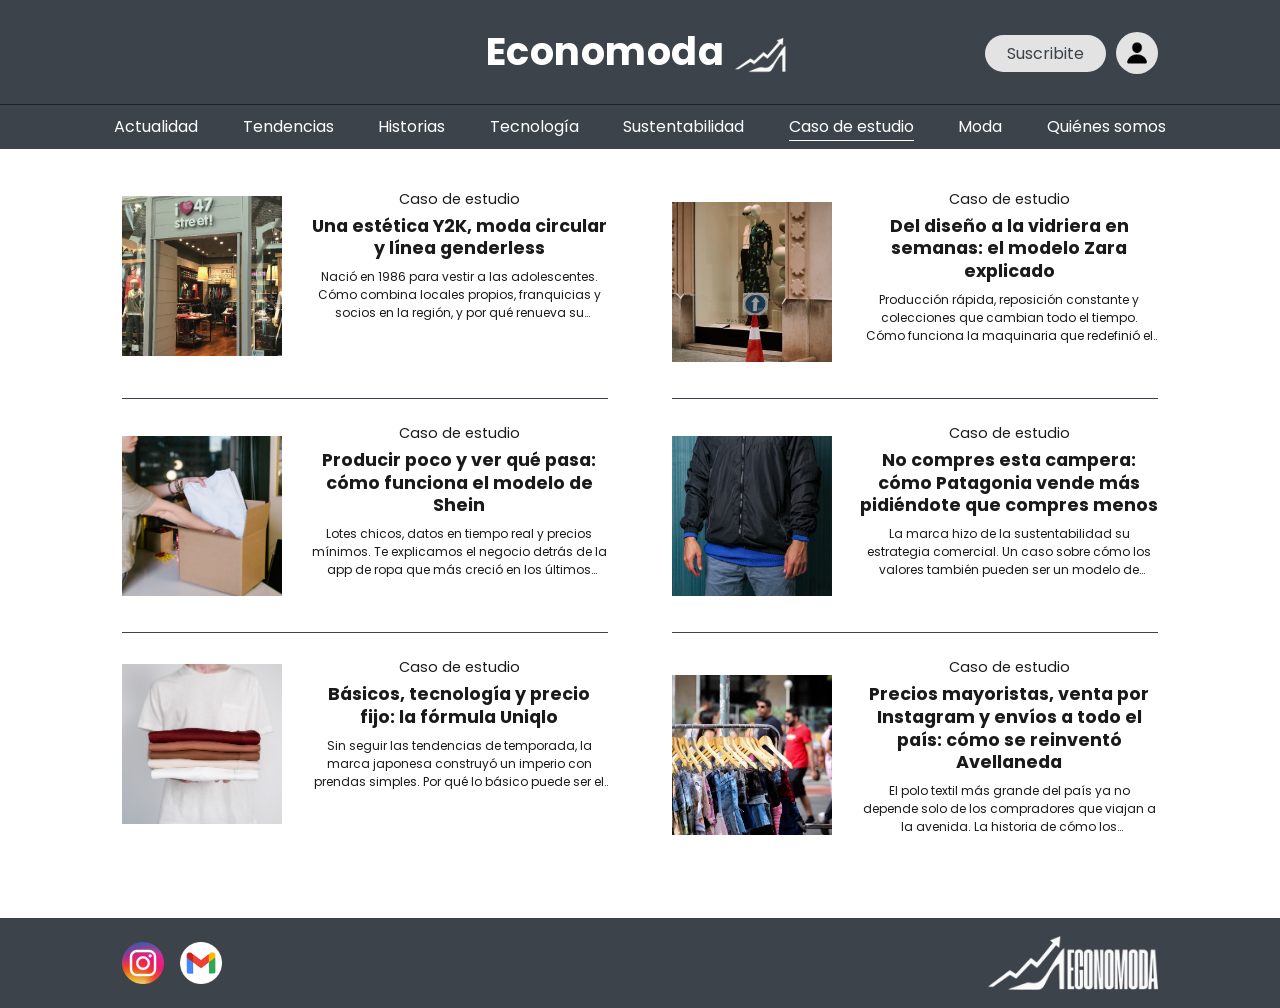
==== commit 660492e8: "upload nota 6 de las secciones - parte2" ====
--- a/casos-de-estudio/index.html
+++ b/casos-de-estudio/index.html
@@ -150,12 +150,12 @@
         <article class="nota">
           <a href="#" class="nota__enlace">
             <span class="nota__seccion">Caso de estudio</span>
-            <h2 class="nota__titulo">Título de la nota 6</h2>
-            <div class="nota__cuerpo">
-              <img class="nota__foto" src="../img/imagen-negra.jpg" alt="Imagen de ejemplo">
-              <!-- Bajada: 3 líneas -->
-              <p class="bajada">
-                Acá va la bajada de la nota 6 de la sección Caso de estudio. Escribí acá un resumen breve de la nota que ocupe tres líneas de texto.
+            <h2 class="nota__titulo">Precios mayoristas, venta por Instagram y envíos a todo el país: cómo se reinventó Avellaneda</h2>
+            <div class="nota__cuerpo">
+              <img class="nota__foto" src="../img/nota6estudio.png" alt="Imagen de ejemplo">
+              <!-- Bajada: 3 líneas -->
+              <p class="bajada">
+                El polo textil más grande del país ya no depende solo de los compradores que viajan a la avenida. La historia de cómo los comerciantes se adaptaron a la venta digital.
               </p>
             </div>
           </a>
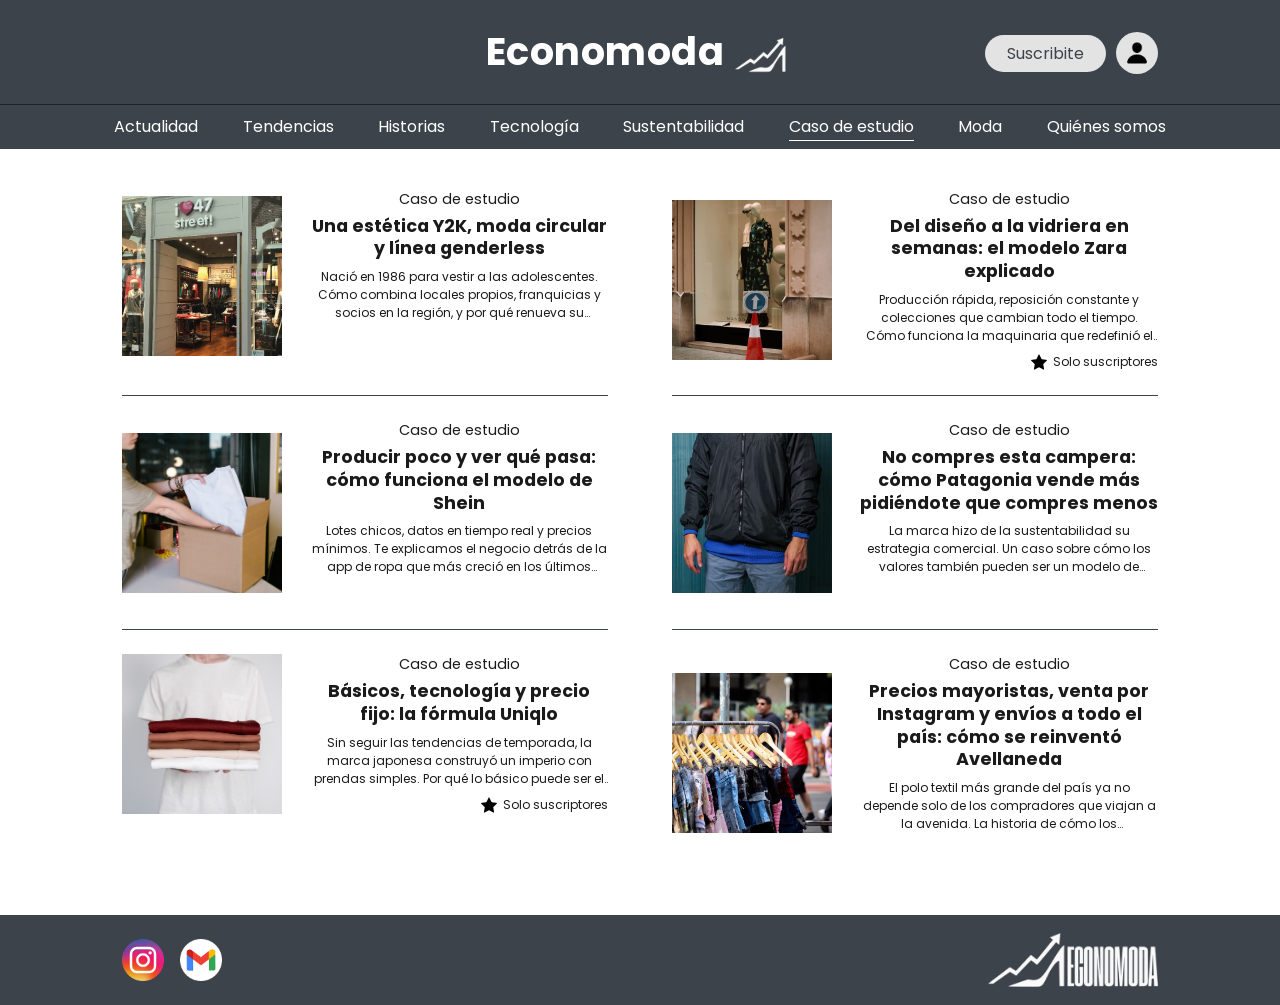
==== commit ca8ee704: "add notas con suscripcion" ====
--- a/casos-de-estudio/index.html
+++ b/casos-de-estudio/index.html
@@ -91,15 +91,34 @@
         </article>
 
         <!-- Nota de ejemplo (template): reemplazar título, bajada y foto -->
+        <article class="nota nota--premium">
+          <a href="#" class="nota__enlace" data-nota-premium>
+            <span class="nota__seccion">Caso de estudio</span>
+            <h2 class="nota__titulo">Del diseño a la vidriera en semanas: el modelo Zara explicado</h2>
+            <div class="nota__cuerpo">
+              <img class="nota__foto" src="../img/nota2estudio.png" alt="Imagen de ejemplo">
+              <!-- Bajada: 3 líneas -->
+              <p class="bajada">
+                Producción rápida, reposición constante y colecciones que cambian todo el tiempo. Cómo funciona la maquinaria que redefinió el negocio de la moda.
+              </p>
+            </div>
+			<!-- Etiqueta "Solo suscriptores" con estrella -->
+            <span class="etiqueta-premium">
+              <img src="../img/estrella-suscripcion.png" alt="">
+              Solo suscriptores
+            </span>
+          </a>
+        </article>
+
         <article class="nota">
           <a href="#" class="nota__enlace">
             <span class="nota__seccion">Caso de estudio</span>
-            <h2 class="nota__titulo">Del diseño a la vidriera en semanas: el modelo Zara explicado</h2>
-            <div class="nota__cuerpo">
-              <img class="nota__foto" src="../img/nota2estudio.png" alt="Imagen de ejemplo">
-              <!-- Bajada: 3 líneas -->
-              <p class="bajada">
-                Producción rápida, reposición constante y colecciones que cambian todo el tiempo. Cómo funciona la maquinaria que redefinió el negocio de la moda.
+            <h2 class="nota__titulo">Producir poco y ver qué pasa: cómo funciona el modelo de Shein</h2>
+            <div class="nota__cuerpo">
+              <img class="nota__foto" src="../img/nota3estudio.png" alt="Imagen de ejemplo">
+              <!-- Bajada: 3 líneas -->
+              <p class="bajada">
+                Lotes chicos, datos en tiempo real y precios mínimos. Te explicamos el negocio detrás de la app de ropa que más creció en los últimos años.
               </p>
             </div>
           </a>
@@ -108,20 +127,6 @@
         <article class="nota">
           <a href="#" class="nota__enlace">
             <span class="nota__seccion">Caso de estudio</span>
-            <h2 class="nota__titulo">Producir poco y ver qué pasa: cómo funciona el modelo de Shein</h2>
-            <div class="nota__cuerpo">
-              <img class="nota__foto" src="../img/nota3estudio.png" alt="Imagen de ejemplo">
-              <!-- Bajada: 3 líneas -->
-              <p class="bajada">
-                Lotes chicos, datos en tiempo real y precios mínimos. Te explicamos el negocio detrás de la app de ropa que más creció en los últimos años.
-              </p>
-            </div>
-          </a>
-        </article>
-
-        <article class="nota">
-          <a href="#" class="nota__enlace">
-            <span class="nota__seccion">Caso de estudio</span>
             <h2 class="nota__titulo">No compres esta campera: cómo Patagonia vende más pidiéndote que compres menos</h2>
             <div class="nota__cuerpo">
               <img class="nota__foto" src="../img/nota4estudio.png" alt="Imagen de ejemplo">
@@ -133,8 +138,8 @@
           </a>
         </article>
 
-        <article class="nota">
-          <a href="#" class="nota__enlace">
+        <article class="nota nota--premium">
+          <a href="#" class="nota__enlace" data-nota-premium>
             <span class="nota__seccion">Caso de estudio</span>
             <h2 class="nota__titulo">Básicos, tecnología y precio fijo: la fórmula Uniqlo</h2>
             <div class="nota__cuerpo">
@@ -144,6 +149,11 @@
                 Sin seguir las tendencias de temporada, la marca japonesa construyó un imperio con prendas simples. Por qué lo básico puede ser el mejor negocio.
               </p>
             </div>
+			<!-- Etiqueta "Solo suscriptores" con estrella -->
+            <span class="etiqueta-premium">
+              <img src="../img/estrella-suscripcion.png" alt="">
+              Solo suscriptores
+            </span>
           </a>
         </article>
 
